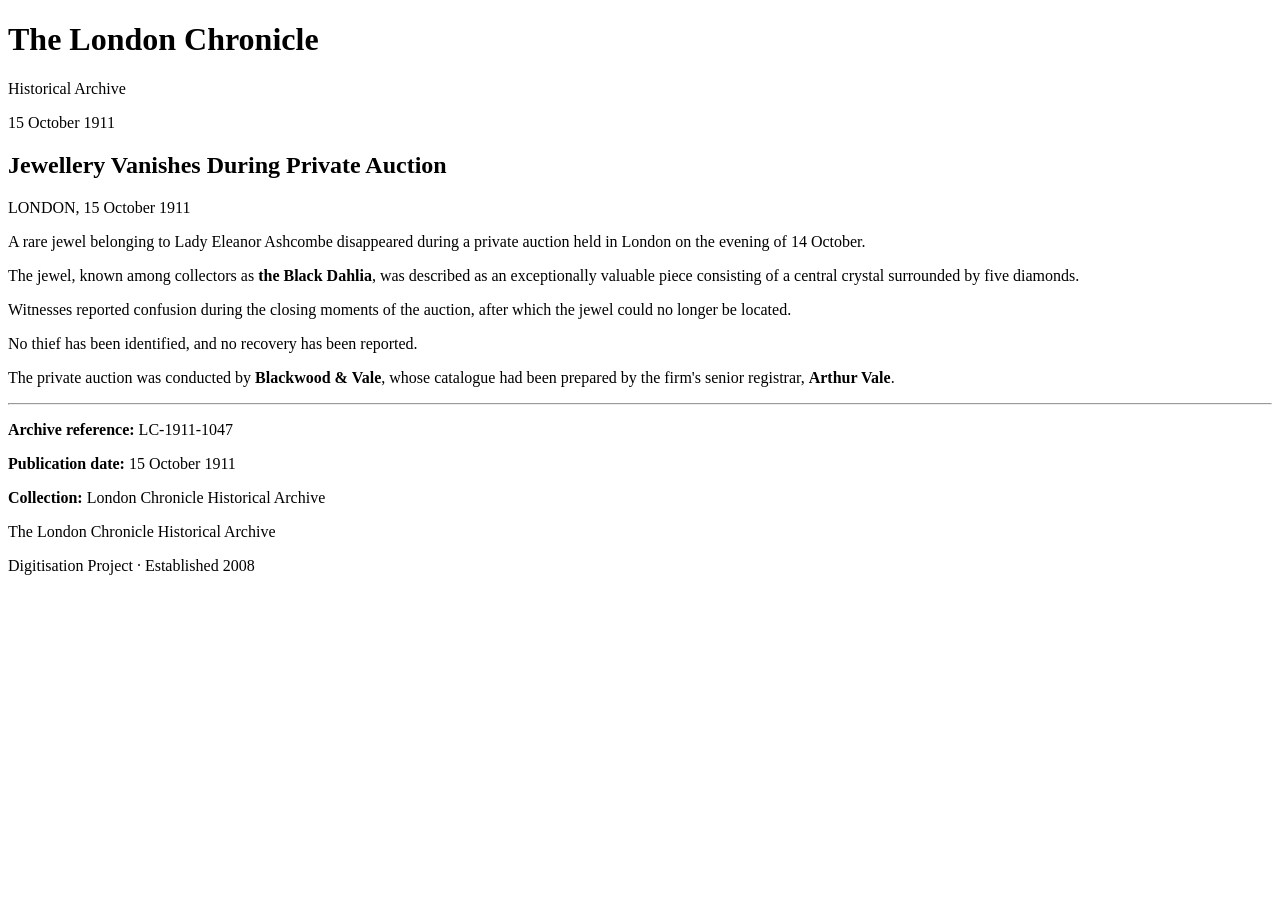
==== article-1911.html @ d7167c58 "Add article about jewellery theft during auction" ====
<!DOCTYPE html>
<html lang="en">
<head>
    <meta charset="UTF-8">
    <meta name="viewport" content="width=device-width, initial-scale=1.0">
    <title>Jewellery Vanishes During Private Auction — The London Chronicle</title>
    <link rel="stylesheet" href="style.css">
</head>

<body>

<header>
    <h1>The London Chronicle</h1>
    <p>Historical Archive</p>
</header>

<main>

    <article class="article">

        <p class="date">15 October 1911</p>

        <h2>Jewellery Vanishes During Private Auction</h2>

        <p class="location">
            LONDON, 15 October 1911
        </p>

        <p>
            A rare jewel belonging to Lady Eleanor Ashcombe
            disappeared during a private auction held in London
            on the evening of 14 October.
        </p>

        <p>
            The jewel, known among collectors as
            <strong>the Black Dahlia</strong>, was described as
            an exceptionally valuable piece consisting of a
            central crystal surrounded by five diamonds.
        </p>

        <p>
            Witnesses reported confusion during the closing
            moments of the auction, after which the jewel could
            no longer be located.
        </p>

        <p>
            No thief has been identified, and no recovery has
            been reported.
        </p>

        <p>
            The private auction was conducted by
            <strong>Blackwood &amp; Vale</strong>, whose catalogue
            had been prepared by the firm's senior registrar,
            <strong>Arthur Vale</strong>.
        </p>

        <hr>

        <div class="archive-reference">
            <p><strong>Archive reference:</strong> LC-1911-1047</p>
            <p><strong>Publication date:</strong> 15 October 1911</p>
            <p><strong>Collection:</strong> London Chronicle Historical Archive</p>
        </div>

    </article>

</main>

<footer>
    <p>The London Chronicle Historical Archive</p>
    <p>Digitisation Project · Established 2008</p>
</footer>

</body>
</html>
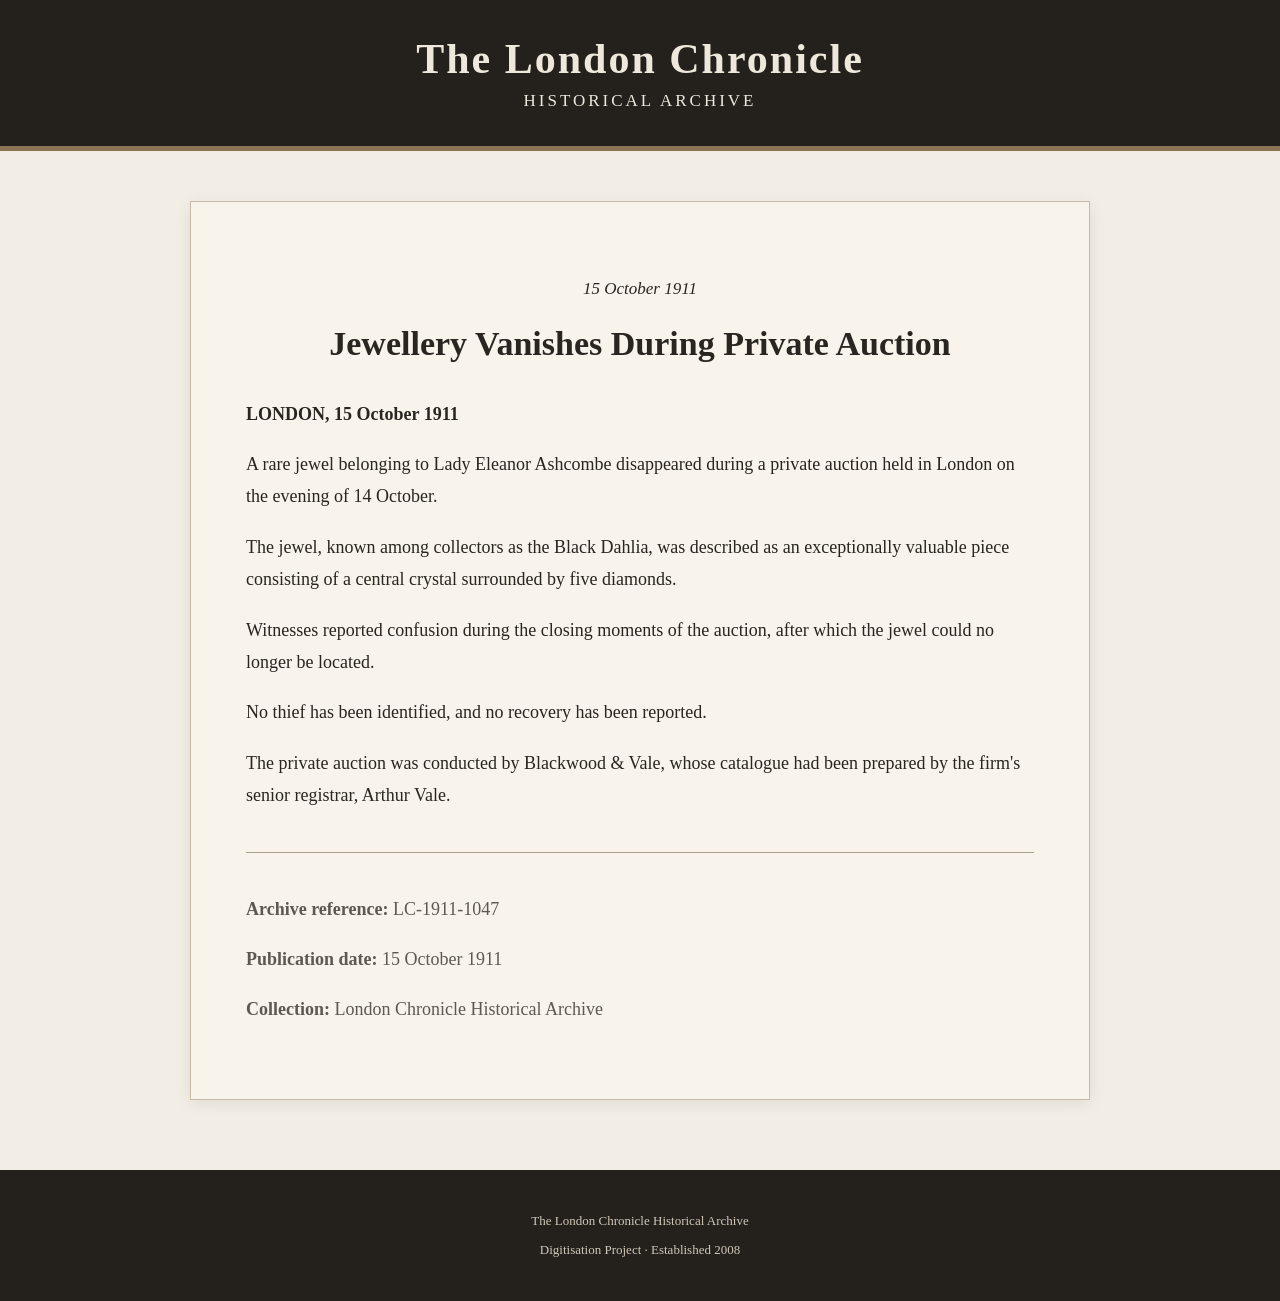
==== commit 99f0cb7a: "Remove strong tags from text in article-1911.html" ====
--- a/article-1911.html
+++ b/article-1911.html
@@ -34,7 +34,7 @@
 
         <p>
             The jewel, known among collectors as
-            <strong>the Black Dahlia</strong>, was described as
+            the Black Dahlia, was described as
             an exceptionally valuable piece consisting of a
             central crystal surrounded by five diamonds.
         </p>
@@ -52,9 +52,9 @@
 
         <p>
             The private auction was conducted by
-            <strong>Blackwood &amp; Vale</strong>, whose catalogue
+            Blackwood &amp; Vale, whose catalogue
             had been prepared by the firm's senior registrar,
-            <strong>Arthur Vale</strong>.
+            Arthur Vale.
         </p>
 
         <hr>
--- a/style.css
+++ b/style.css
@@ -0,0 +1,231 @@
+body {
+    margin: 0;
+    background: #f2eee5;
+    color: #292621;
+    font-family: Georgia, "Times New Roman", serif;
+}
+
+header {
+    background: #24211d;
+    color: #eee8dc;
+    text-align: center;
+    padding: 35px 20px;
+    border-bottom: 5px solid #8b7355;
+}
+
+header h1 {
+    margin: 0;
+    font-size: 42px;
+    letter-spacing: 2px;
+}
+
+header p {
+    margin: 8px 0 0;
+    font-size: 17px;
+    letter-spacing: 3px;
+    text-transform: uppercase;
+}
+
+main {
+    max-width: 900px;
+    margin: 50px auto;
+    padding: 0 25px;
+}
+
+.intro {
+    text-align: center;
+    border-bottom: 1px solid #aaa08f;
+    padding-bottom: 30px;
+}
+
+.intro h2 {
+    font-size: 30px;
+}
+
+.range {
+    font-style: italic;
+}
+
+.years {
+    margin-top: 40px;
+}
+
+.years h2 {
+    text-align: center;
+}
+
+.year-grid {
+    display: grid;
+    grid-template-columns: repeat(2, 1fr);
+    gap: 15px;
+    margin-top: 25px;
+}
+
+.year-grid a {
+    display: block;
+    padding: 20px;
+    text-align: center;
+    background: #e3dccd;
+    color: #292621;
+    text-decoration: none;
+    border: 1px solid #b6aa96;
+    font-size: 18px;
+}
+
+.year-grid a:hover {
+    background: #d5cbb9;
+}
+
+.archive-note {
+    margin-top: 45px;
+    padding: 20px;
+    background: #e7e0d3;
+    border-left: 4px solid #8b7355;
+}
+
+.article {
+    background: #f8f4eb;
+    padding: 55px;
+    border: 1px solid #c7bba7;
+    box-shadow: 0 4px 15px rgba(0,0,0,0.08);
+}
+
+.article .date {
+    text-align: center;
+    font-size: 17px;
+    font-style: italic;
+}
+
+.article h2 {
+    text-align: center;
+    font-size: 34px;
+    margin: 20px 0 35px;
+}
+
+.location {
+    font-weight: bold;
+}
+
+.article p {
+    font-size: 18px;
+    line-height: 1.8;
+}
+
+.article hr {
+    margin: 40px 0;
+    border: none;
+    border-top: 1px solid #aaa08f;
+}
+
+.archive-reference {
+    font-size: 14px;
+    color: #5e584f;
+}
+
+footer {
+    text-align: center;
+    padding: 30px;
+    background: #24211d;
+    color: #cfc7b9;
+    margin-top: 70px;
+    font-size: 13px;
+}
+.search-section {
+    margin-top: 45px;
+    text-align: center;
+}
+
+.search-section h2 {
+    font-size: 28px;
+}
+
+.search-box {
+    display: flex;
+    justify-content: center;
+    gap: 10px;
+    margin: 25px 0;
+}
+
+.search-box input {
+    width: 220px;
+    padding: 13px;
+    border: 1px solid #a99d8b;
+    background: #faf7ef;
+    font-family: Georgia, "Times New Roman", serif;
+    font-size: 16px;
+}
+
+.search-box button {
+    padding: 13px 25px;
+    border: 1px solid #6f604d;
+    background: #2f2a24;
+    color: #f2eee5;
+    font-family: Georgia, "Times New Roman", serif;
+    cursor: pointer;
+    letter-spacing: 1px;
+}
+
+.search-box button:hover {
+    background: #51483d;
+}
+
+#results {
+    max-width: 750px;
+    margin: 30px auto;
+    text-align: left;
+}
+
+#results h3 {
+    text-align: center;
+    font-size: 21px;
+    margin-bottom: 25px;
+}
+
+.record {
+    padding: 18px 20px;
+    margin-bottom: 12px;
+    background: #e7e0d3;
+    border-left: 4px solid #8b7355;
+}
+
+.record-date {
+    margin: 0 0 7px;
+    font-size: 14px !important;
+    color: #665d52;
+    font-style: italic;
+}
+
+.record h4 {
+    margin: 0;
+    font-size: 19px;
+    font-weight: normal;
+}
+
+.record a {
+    color: #292621;
+    text-decoration: none;
+}
+
+.record a:hover {
+    text-decoration: underline;
+}
+
+.lost-record {
+    padding: 25px;
+    background: #e1dbcf;
+    border: 1px solid #b9ae9d;
+    text-align: center;
+}
+
+.lost-record h3 {
+    margin-top: 0;
+}
+
+.error {
+    text-align: center;
+    color: #7b3028;
+    font-style: italic;
+}
+.clickable-record {
+    cursor: pointer;
+}
